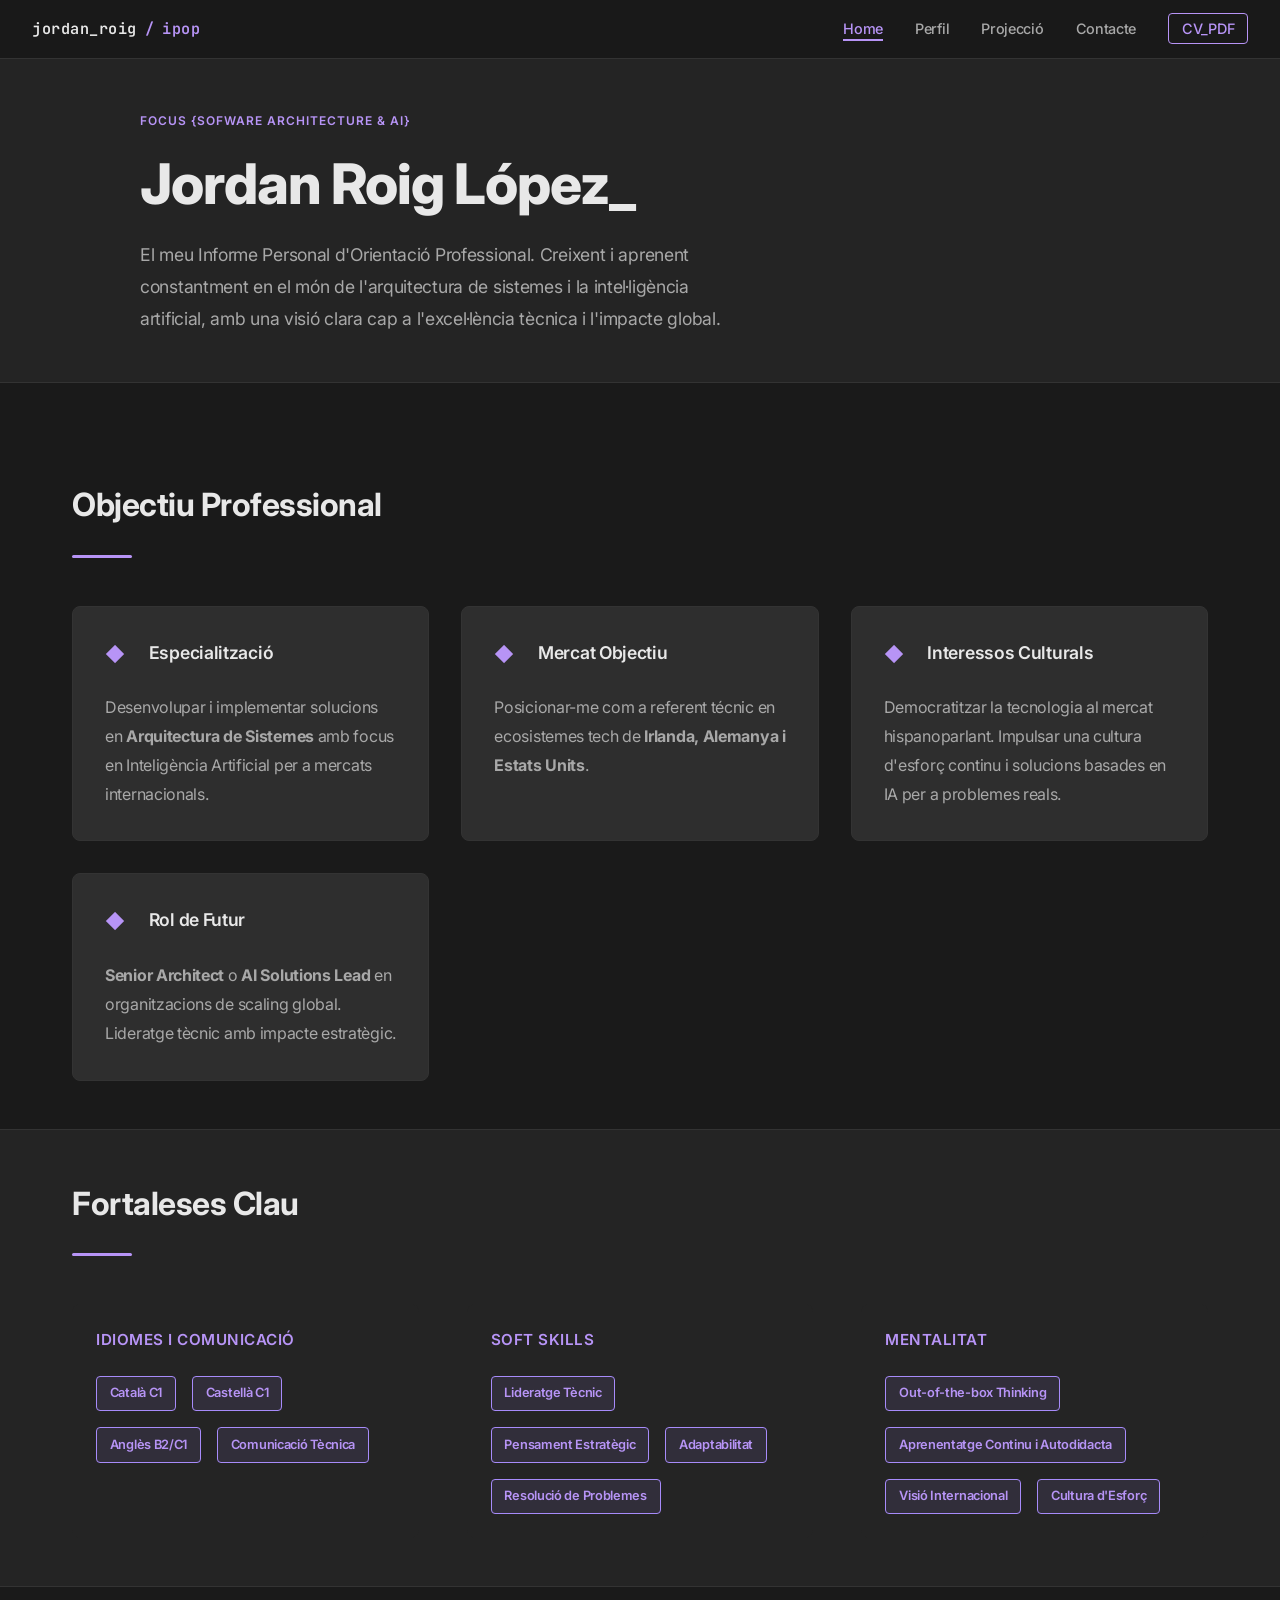
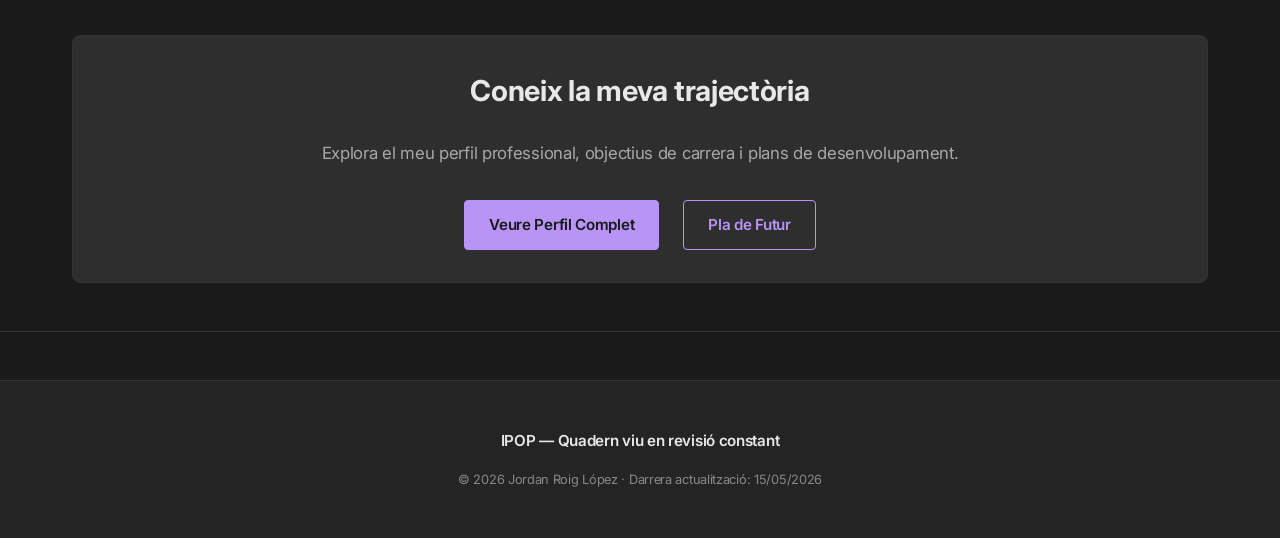
==== index.html @ 01005a33 "Estructura i vista definitives - Estètica JetBrains, info ajustada i perfilada, descarrega PDF CV i " ====
<!DOCTYPE html>
<html lang="ca">
  <head>
    <meta charset="UTF-8" />
    <meta name="viewport" content="width=device-width, initial-scale=1.0" />
    <title>Jordan Roig López — Arquitectura de Sistemes & IA</title>
    <link rel="preconnect" href="https://fonts.googleapis.com" />
    <link rel="preconnect" href="https://fonts.gstatic.com" crossorigin />
    <link
      href="https://fonts.googleapis.com/css2?family=Inter:wght@400;500;600;700;800&family=JetBrains+Mono:wght@400;600&display=swap"
      rel="stylesheet"
    />
    <link rel="stylesheet" href="styles.css" />
  </head>
  <body>
    <!-- Navigation Bar -->
    <nav class="navbar">
      <div class="navbar-container">
        <div class="navbar-brand">
          <span class="brand-text">jordan_roig</span>
          <span class="brand-slash">/</span>
          <span class="brand-context">ipop</span>
        </div>
        <ul class="nav-menu">
          <li><a href="index.html" class="nav-link active">Home</a></li>
          <li><a href="perfil.html" class="nav-link">Perfil</a></li>
          <li><a href="projeccio.html" class="nav-link">Projecció</a></li>
          <li><a href="contacte.html" class="nav-link">Contacte</a></li>
          <li>
            <a href="./assets/cv.pdf" class="nav-link nav-cv" download>
              CV_PDF
            </a>
          </li>
        </ul>
      </div>
    </nav>

    <main class="main-content">
      <!-- Hero Section -->
      <section class="hero">
        <div class="hero-container">
          <div class="hero-label">Focus {Sofware Architecture & AI}</div>
          <h1 class="hero-title">Jordan Roig López_</h1>
          <p class="hero-subtitle">
            El meu Informe Personal d'Orientació Professional. Creixent i aprenent constantment en el món de l'arquitectura de sistemes i la intel·ligència artificial, amb una visió clara cap a l'excel·lència tècnica i l'impacte global.
          </p>
        </div>
      </section>

      <!-- Objectiu Professional -->
      <section class="section">
        <div class="section-container">
          <div class="section-header">
            <h2 class="section-title">Objectiu Professional</h2>
            <div class="section-accent"></div>
          </div>

          <div class="grid-2">
            <div class="card">
              <div class="card-header">
                <span class="card-icon">◆</span>
                <h3>Especialització</h3>
              </div>
              <p>
                Desenvolupar i implementar solucions en <strong>Arquitectura de Sistemes</strong> amb focus en Inteligència Artificial per a mercats internacionals.
              </p>
            </div>

            <div class="card">
              <div class="card-header">
                <span class="card-icon">◆</span>
                <h3>Mercat Objectiu</h3>
              </div>
              <p>
                Posicionar-me com a referent técnic en ecosistemes tech de <strong>Irlanda, Alemanya i Estats Units</strong>.
              </p>
            </div>

            <div class="card">
              <div class="card-header">
                <span class="card-icon">◆</span>
                <h3>Interessos Culturals</h3>
              </div>
              <p>
                Democratitzar la tecnologia al mercat hispanoparlant. Impulsar una cultura d'esforç continu i solucions basades en IA per a problemes reals.
              </p>
            </div>

            <div class="card">
              <div class="card-header">
                <span class="card-icon">◆</span>
                <h3>Rol de Futur</h3>
              </div>
              <p>
                <strong>Senior Architect</strong> o <strong>AI Solutions Lead</strong> en organitzacions de scaling global. Lideratge tècnic amb impacte estratègic.
              </p>
            </div>
          </div>
        </div>
      </section>

      <!-- Valors i Competencies -->
      <section class="section section-alternate">
        <div class="section-container">
          <div class="section-header">
            <h2 class="section-title">Fortaleses Clau</h2>
            <div class="section-accent"></div>
          </div>

          <div class="competencies">
            <div class="competency-group">
              <h3 class="competency-title">Idiomes i Comunicació</h3>
              <div class="competency-list">
                <span class="badge">Català C1</span>
                <span class="badge">Castellà C1</span>
                <span class="badge">Anglès B2/C1</span>
                <span class="badge">Comunicació Tècnica</span>
              </div>
            </div>

            <div class="competency-group">
              <h3 class="competency-title">Soft Skills</h3>
              <div class="competency-list">
                <span class="badge">Lideratge Tècnic</span>
                <span class="badge">Pensament Estratègic</span>
                <span class="badge">Adaptabilitat</span>
                <span class="badge">Resolució de Problemes</span>
              </div>
            </div>

            <div class="competency-group">
              <h3 class="competency-title">Mentalitat</h3>
              <div class="competency-list">
                <span class="badge">Out-of-the-box Thinking</span>
                <span class="badge">Aprenentatge Continu i Autodidacta</span>
                <span class="badge">Visió Internacional</span>
                <span class="badge">Cultura d'Esforç</span>
              </div>
            </div>
          </div>
        </div>
      </section>

      <!-- Call to Action -->
      <section class="section">
        <div class="section-container">
          <div class="cta">
            <h2>Coneix la meva trajectòria</h2>
            <p>Explora el meu perfil professional, objectius de carrera i plans de desenvolupament.</p>
            <div class="cta-buttons">
              <a href="perfil.html" class="btn btn-primary">Veure Perfil Complet</a>
              <a href="projeccio.html" class="btn btn-secondary">Pla de Futur</a>
            </div>
          </div>
        </div>
      </section>
    </main>

    <!-- Footer -->
    <footer class="footer">
      <div class="footer-container">
        <p class="footer-text">IPOP — Quadern viu en revisió constant</p>
        <p class="footer-meta">© 2026 Jordan Roig López · Darrera actualització: 15/05/2026</p>
      </div>
    </footer>

    <script src="script.js"></script>
  </body>
</html>
---- styles.css ----
/* ==========================================
   IPOP — Professional Portfolio
   Modern IDE / JetBrains Aesthetic
   ========================================== */

:root {
  /* Colors */
  --color-bg-primary: #1a1a1a;
  --color-bg-secondary: #242424;
  --color-bg-tertiary: #2e2e2e;
  --color-text-primary: #e8e8e8;
  --color-text-secondary: #a8a8a8;
  --color-text-tertiary: #888888;
  --color-accent-primary: #b794f6;
  --color-accent-secondary: #a78bfa;
  --color-accent-tertiary: #9370db;
  --color-border: #333333;

  /* Typography */
  --font-sans: 'Inter', -apple-system, BlinkMacSystemFont, 'Segoe UI', sans-serif;
  --font-mono: 'JetBrains Mono', 'Fira Code', monospace;

  /* Spacing */
  --spacing-xs: 0.5rem;
  --spacing-sm: 1rem;
  --spacing-md: 1.5rem;
  --spacing-lg: 2rem;
  --spacing-xl: 3rem;

  /* Border Radius */
  --radius-sm: 4px;
  --radius-md: 8px;

  /* Transitions */
  --transition-fast: 200ms ease-out;
  --transition-normal: 300ms ease-out;
}

/* ==========================================
   RESET & GLOBAL
   ========================================== */

*,
*::before,
*::after {
  margin: 0;
  padding: 0;
  box-sizing: border-box;
}

html {
  scroll-behavior: smooth;
}

body {
  font-family: var(--font-sans);
  background-color: var(--color-bg-primary);
  color: var(--color-text-primary);
  line-height: 1.6;
  letter-spacing: -0.3px;
}

/* Remove default link styling */
a {
  color: inherit;
  text-decoration: none;
}

/* ==========================================
   NAVBAR / NAVIGATION
   ========================================== */

.navbar {
  position: sticky;
  top: 0;
  z-index: 1000;
  background-color: rgba(26, 26, 26, 0.95);
  backdrop-filter: blur(10px);
  border-bottom: 1px solid var(--color-border);
  padding: var(--spacing-sm) 0;
}

.navbar-container {
  max-width: 1400px;
  margin: 0 auto;
  padding: 0 var(--spacing-lg);
  display: flex;
  justify-content: space-between;
  align-items: center;
}

.navbar-brand {
  display: flex;
  align-items: center;
  gap: var(--spacing-xs);
  font-size: 0.95rem;
  font-weight: 600;
  font-family: var(--font-mono);
  letter-spacing: 0.5px;
}

.brand-text {
  color: var(--color-text-primary);
}

.brand-slash {
  color: var(--color-accent-primary);
}

.brand-context {
  color: var(--color-accent-primary);
}

.nav-menu {
  display: flex;
  list-style: none;
  gap: var(--spacing-lg);
  align-items: center;
}

.nav-link {
  position: relative;
  font-size: 0.9rem;
  font-weight: 500;
  color: var(--color-text-secondary);
  transition: color var(--transition-fast);
  cursor: pointer;
}

.nav-link:hover,
.nav-link.active {
  color: var(--color-accent-primary);
}

.nav-link::after {
  content: '';
  position: absolute;
  bottom: -4px;
  left: 0;
  width: 0;
  height: 2px;
  background-color: var(--color-accent-primary);
  transition: width var(--transition-fast);
}

.nav-link:hover::after,
.nav-link.active::after {
  width: 100%;
}

.nav-cv {
  padding: 0.4rem 0.8rem;
  border: 1px solid var(--color-accent-primary);
  border-radius: var(--radius-sm);
  color: var(--color-accent-primary);
}

.nav-cv:hover {
  background-color: rgba(183, 148, 246, 0.1);
}

/* Responsive Navbar */
@media (max-width: 768px) {
  .navbar-container {
    gap: var(--spacing-md);
    padding: 0 var(--spacing-md);
  }

  .nav-menu {
    gap: var(--spacing-md);
  }

  .nav-link {
    font-size: 0.85rem;
  }
}

/* ==========================================
   HERO SECTION
   ========================================== */

.hero {
  background-color: var(--color-bg-secondary);
  border-bottom: 1px solid var(--color-border);
  padding: var(--spacing-xl) var(--spacing-lg);
  margin-bottom: var(--spacing-xl);
}

.hero-container {
  max-width: 1000px;
  margin: 0 auto;
}

.hero-label {
  display: inline-block;
  font-size: 0.75rem;
  font-weight: 600;
  letter-spacing: 1px;
  color: var(--color-accent-primary);
  text-transform: uppercase;
  margin-bottom: var(--spacing-md);
}

.hero-title {
  font-size: 3.5rem;
  font-weight: 800;
  line-height: 1.1;
  color: var(--color-text-primary);
  margin-bottom: var(--spacing-md);
  letter-spacing: -1px;
}

.hero-subtitle {
  font-size: 1.1rem;
  color: var(--color-text-secondary);
  line-height: 1.8;
  max-width: 600px;
}

/* Responsive Hero */
@media (max-width: 768px) {
  .hero {
    padding: var(--spacing-lg) var(--spacing-md);
    margin-bottom: var(--spacing-lg);
  }

  .hero-title {
    font-size: 2rem;
  }

  .hero-subtitle {
    font-size: 1rem;
  }
}

/* ==========================================
   MAIN CONTAINER
   ========================================== */

.main-content {
  flex: 1;
}

.section-container {
  max-width: 1200px;
  margin: 0 auto;
  padding: 0 var(--spacing-lg);
}

/* ==========================================
   SECTIONS
   ========================================== */

.section {
  padding: var(--spacing-xl) var(--spacing-lg);
  border-bottom: 1px solid var(--color-border);
}

.section-alternate {
  background-color: var(--color-bg-secondary);
}

.section-header {
  margin-bottom: var(--spacing-xl);
}

.section-title {
  font-size: 2rem;
  font-weight: 700;
  color: var(--color-text-primary);
  margin-bottom: var(--spacing-md);
  letter-spacing: -0.5px;
}

.section-accent {
  width: 60px;
  height: 3px;
  background-color: var(--color-accent-primary);
  border-radius: 2px;
}

/* ==========================================
   GRID LAYOUTS
   ========================================== */

.grid-2 {
  display: grid;
  grid-template-columns: repeat(auto-fit, minmax(300px, 1fr));
  gap: var(--spacing-lg);
  margin-top: var(--spacing-lg);
}

.grid-3 {
  display: grid;
  grid-template-columns: repeat(auto-fit, minmax(280px, 1fr));
  gap: var(--spacing-lg);
  margin-top: var(--spacing-lg);
}

/* ==========================================
   CARDS
   ========================================== */

.card {
  padding: var(--spacing-lg);
  background-color: var(--color-bg-tertiary);
  border: 1px solid var(--color-border);
  border-radius: var(--radius-md);
  transition: all var(--transition-normal);
}

.card:hover {
  border-color: var(--color-accent-secondary);
  background-color: rgba(167, 139, 250, 0.05);
}

.card-header {
  display: flex;
  align-items: flex-start;
  gap: var(--spacing-md);
  margin-bottom: var(--spacing-md);
}

.card-icon {
  font-size: 1.2rem;
  color: var(--color-accent-primary);
  flex-shrink: 0;
}

.card-header h3 {
  font-size: 1.1rem;
  font-weight: 600;
  color: var(--color-text-primary);
}

.card p {
  color: var(--color-text-secondary);
  line-height: 1.8;
}

/* ==========================================
   COMPETENCIES
   ========================================== */

.competencies {
  display: grid;
  grid-template-columns: repeat(auto-fit, minmax(250px, 1fr));
  gap: var(--spacing-xl);
  margin-top: var(--spacing-lg);
}

.competency-group {
  padding: var(--spacing-md);
  background-color: var(--color-bg-secondary);
  border-radius: var(--radius-md);
}

.competency-title {
  font-size: 0.95rem;
  font-weight: 600;
  color: var(--color-accent-primary);
  text-transform: uppercase;
  letter-spacing: 0.5px;
  margin-bottom: var(--spacing-md);
}

.competency-list {
  display: flex;
  flex-wrap: wrap;
  gap: var(--spacing-sm);
}

/* ==========================================
   BADGES & SKILLS
   ========================================== */

.badge,
.skill-badge,
.company-tag {
  display: inline-block;
  padding: 0.4rem 0.8rem;
  font-size: 0.8rem;
  font-weight: 600;
  background-color: rgba(167, 139, 250, 0.1);
  border: 1px solid var(--color-accent-secondary);
  color: var(--color-accent-primary);
  border-radius: var(--radius-sm);
  white-space: nowrap;
}

.skills-inline {
  display: flex;
  flex-wrap: wrap;
  gap: var(--spacing-sm);
  margin-top: var(--spacing-md);
}

/* ==========================================
   TIMELINE
   ========================================== */

.timeline {
  position: relative;
  margin-top: var(--spacing-lg);
}

.timeline-item {
  display: grid;
  grid-template-columns: 60px 1fr;
  gap: var(--spacing-lg);
  margin-bottom: var(--spacing-xl);
  padding-bottom: var(--spacing-xl);
  border-bottom: 1px solid var(--color-border);
}

.timeline-item:last-child {
  border-bottom: none;
  margin-bottom: 0;
  padding-bottom: 0;
}

.timeline-marker {
  display: flex;
  justify-content: center;
  align-items: flex-start;
  padding-top: var(--spacing-sm);
}

.timeline-icon {
  font-size: 1.5rem;
  color: var(--color-accent-primary);
}

.timeline-content {
  padding-top: var(--spacing-sm);
}

.timeline-header {
  margin-bottom: var(--spacing-md);
}

.timeline-header h3 {
  font-size: 1.1rem;
  font-weight: 600;
  color: var(--color-text-primary);
  margin-bottom: var(--spacing-xs);
}

.timeline-meta {
  display: block;
  font-size: 0.85rem;
  color: var(--color-accent-primary);
  font-weight: 500;
}

.timeline-content p {
  color: var(--color-text-secondary);
  line-height: 1.8;
  margin-bottom: var(--spacing-md);
}

/* Experience Highlights */
.experience-highlights {
  margin-top: var(--spacing-md);
  padding: var(--spacing-md);
  background-color: rgba(167, 139, 250, 0.05);
  border-left: 3px solid var(--color-accent-primary);
  border-radius: var(--radius-sm);
}

.experience-highlights h4 {
  font-size: 0.9rem;
  font-weight: 600;
  color: var(--color-accent-primary);
  margin-bottom: var(--spacing-sm);
}

.experience-highlights ul {
  list-style: none;
  padding: 0;
}

.experience-highlights li {
  font-size: 0.9rem;
  color: var(--color-text-secondary);
  line-height: 1.6;
  padding-left: 1.5rem;
  position: relative;
  margin-bottom: var(--spacing-xs);
}

.experience-highlights li::before {
  content: '▸';
  position: absolute;
  left: 0;
  color: var(--color-accent-secondary);
}

/* ==========================================
   TECHNOLOGY CARDS
   ========================================== */

.tech-category {
  padding: var(--spacing-lg);
  background-color: var(--color-bg-tertiary);
  border: 1px solid var(--color-border);
  border-radius: var(--radius-md);
}

.tech-category h3 {
  font-size: 1rem;
  font-weight: 600;
  color: var(--color-accent-primary);
  margin-bottom: var(--spacing-md);
  text-transform: uppercase;
  letter-spacing: 0.5px;
}

.tech-list {
  display: flex;
  flex-direction: column;
  gap: var(--spacing-sm);
}

.tech-item {
  display: flex;
  justify-content: space-between;
  align-items: center;
  padding: var(--spacing-sm);
  background-color: rgba(167, 139, 250, 0.05);
  border-radius: var(--radius-sm);
}

.tech-name {
  font-weight: 500;
  color: var(--color-text-primary);
}

.tech-level {
  font-size: 0.8rem;
  color: var(--color-accent-primary);
  font-weight: 600;
}

/* ==========================================
   ROADMAP
   ========================================== */

.roadmap {
  display: grid;
  grid-template-columns: repeat(auto-fit, minmax(280px, 1fr));
  gap: var(--spacing-lg);
  margin-top: var(--spacing-lg);
}

.roadmap-phase {
  padding: var(--spacing-lg);
  background-color: var(--color-bg-tertiary);
  border: 1px solid var(--color-border);
  border-radius: var(--radius-md);
}

.roadmap-phase-header {
  display: flex;
  justify-content: space-between;
  align-items: flex-start;
  margin-bottom: var(--spacing-md);
  padding-bottom: var(--spacing-md);
  border-bottom: 2px solid var(--color-accent-primary);
}

.roadmap-phase-header h3 {
  font-size: 1rem;
  font-weight: 600;
  color: var(--color-text-primary);
}

.roadmap-duration {
  font-size: 0.75rem;
  font-weight: 600;
  color: var(--color-accent-primary);
  text-transform: uppercase;
  letter-spacing: 0.5px;
}

.roadmap-list {
  list-style: none;
  padding: 0;
}

.roadmap-list li {
  font-size: 0.9rem;
  color: var(--color-text-secondary);
  line-height: 1.8;
  padding-left: 1.5rem;
  position: relative;
  margin-bottom: var(--spacing-sm);
}

.roadmap-list li::before {
  content: '▪';
  position: absolute;
  left: 0;
  color: var(--color-accent-secondary);
}

.roadmap-list strong {
  color: var(--color-text-primary);
}

/* ==========================================
   MILESTONE
   ========================================== */

.milestone {
  display: grid;
  grid-template-columns: 150px 1fr;
  gap: var(--spacing-lg);
  padding: var(--spacing-lg);
  background-color: var(--color-bg-tertiary);
  border: 1px solid var(--color-border);
  border-radius: var(--radius-md);
  margin-top: var(--spacing-lg);
}

.milestone-year {
  font-size: 1.2rem;
  font-weight: 700;
  color: var(--color-accent-primary);
  padding-top: var(--spacing-sm);
}

.milestone-content h3 {
  font-size: 1.2rem;
  font-weight: 600;
  color: var(--color-text-primary);
  margin-bottom: var(--spacing-sm);
}

.milestone-credential {
  font-size: 0.9rem;
  color: var(--color-accent-primary);
  font-weight: 500;
  margin-bottom: var(--spacing-md);
}

.milestone-content p {
  color: var(--color-text-secondary);
  line-height: 1.8;
  margin-bottom: var(--spacing-md);
}

@media (max-width: 768px) {
  .milestone {
    grid-template-columns: 1fr;
  }

  .milestone-year {
    padding-top: 0;
  }
}

/* ==========================================
   MARKET CARDS
   ========================================== */

.market-card {
  padding: var(--spacing-lg);
  background-color: var(--color-bg-tertiary);
  border: 1px solid var(--color-border);
  border-radius: var(--radius-md);
  transition: all var(--transition-normal);
}

.market-card:hover {
  border-color: var(--color-accent-secondary);
}

.market-header {
  display: flex;
  align-items: center;
  gap: var(--spacing-md);
  margin-bottom: var(--spacing-md);
}

.market-emoji {
  font-size: 2rem;
}

.market-header h3 {
  font-size: 1.1rem;
  font-weight: 600;
  color: var(--color-text-primary);
}

.market-card p {
  color: var(--color-text-secondary);
  line-height: 1.8;
  margin-bottom: var(--spacing-md);
}

.market-companies {
  display: flex;
  flex-wrap: wrap;
  gap: var(--spacing-xs);
}

/* ==========================================
   CERTIFICATION ITEMS
   ========================================== */

.cert-item {
  padding: var(--spacing-lg);
  background-color: var(--color-bg-tertiary);
  border: 1px solid var(--color-border);
  border-radius: var(--radius-md);
}

.cert-item h3 {
  font-size: 1.05rem;
  font-weight: 600;
  color: var(--color-accent-primary);
  margin-bottom: var(--spacing-md);
  text-transform: uppercase;
  letter-spacing: 0.5px;
}

.cert-list {
  list-style: none;
  padding: 0;
}

.cert-list li {
  font-size: 0.95rem;
  color: var(--color-text-secondary);
  line-height: 2;
  padding-left: 1.5rem;
  position: relative;
}

.cert-list li::before {
  content: '◆';
  position: absolute;
  left: 0;
  color: var(--color-accent-secondary);
}

/* ==========================================
   PROJECT CARDS
   ========================================== */

.project-card {
  padding: var(--spacing-lg);
  background-color: var(--color-bg-tertiary);
  border: 1px solid var(--color-border);
  border-radius: var(--radius-md);
  transition: all var(--transition-normal);
}

.project-card:hover {
  border-color: var(--color-accent-secondary);
}

.project-card h3 {
  font-size: 1.1rem;
  font-weight: 600;
  color: var(--color-text-primary);
  margin-bottom: var(--spacing-sm);
}

.project-tech {
  font-size: 0.8rem;
  font-family: var(--font-mono);
  color: var(--color-accent-primary);
  font-weight: 500;
  margin-bottom: var(--spacing-md);
  letter-spacing: 0.5px;
}

.project-card p {
  color: var(--color-text-secondary);
  line-height: 1.8;
}

/* ==========================================
   COLLABORATION CARDS
   ========================================== */

.collab-card {
  padding: var(--spacing-lg);
  background-color: var(--color-bg-tertiary);
  border: 1px solid var(--color-border);
  border-radius: var(--radius-md);
  text-align: center;
  transition: all var(--transition-normal);
}

.collab-card:hover {
  border-color: var(--color-accent-secondary);
}

.collab-icon {
  font-size: 2.5rem;
  margin-bottom: var(--spacing-md);
  display: block;
}

.collab-card h3 {
  font-size: 1.05rem;
  font-weight: 600;
  color: var(--color-text-primary);
  margin-bottom: var(--spacing-sm);
}

.collab-card p {
  color: var(--color-text-secondary);
  line-height: 1.8;
  font-size: 0.95rem;
}

/* ==========================================
   CONTACT SECTION
   ========================================== */

.contact-method {
  padding: var(--spacing-lg);
  background-color: var(--color-bg-tertiary);
  border: 1px solid var(--color-border);
  border-radius: var(--radius-md);
}

.contact-method-header {
  display: flex;
  align-items: center;
  gap: var(--spacing-md);
  margin-bottom: var(--spacing-md);
}

.contact-icon {
  font-size: 1.5rem;
  color: var(--color-accent-primary);
}

.contact-method-header h3 {
  font-size: 1rem;
  font-weight: 600;
  color: var(--color-text-primary);
}

.contact-value {
  font-size: 1.05rem;
  font-weight: 500;
  color: var(--color-text-primary);
  margin-bottom: var(--spacing-sm);
}

.contact-link {
  color: var(--color-accent-primary);
  transition: color var(--transition-fast);
  text-decoration: none;
}

.contact-link:hover {
  color: var(--color-accent-secondary);
  text-decoration: underline;
}

.contact-note {
  font-size: 0.85rem;
  color: var(--color-text-tertiary);
}

.social-links {
  display: flex;
  gap: var(--spacing-sm);
  margin-bottom: var(--spacing-md);
}

.social-link {
  display: inline-block;
  padding: 0.4rem 0.8rem;
  border: 1px solid var(--color-accent-primary);
  color: var(--color-accent-primary);
  border-radius: var(--radius-sm);
  font-size: 0.9rem;
  font-weight: 500;
  transition: all var(--transition-fast);
}

.social-link:hover {
  background-color: rgba(167, 139, 250, 0.1);
}

/* ==========================================
   CONTACT FORM
   ========================================== */

.form-wrapper {
  max-width: 600px;
  margin-top: var(--spacing-lg);
}

.contact-form {
  display: flex;
  flex-direction: column;
  gap: var(--spacing-lg);
}

.form-group {
  display: flex;
  flex-direction: column;
  gap: var(--spacing-sm);
}

.form-label {
  font-size: 0.95rem;
  font-weight: 600;
  color: var(--color-text-primary);
}

.form-input {
  padding: var(--spacing-sm) var(--spacing-md);
  font-family: var(--font-sans);
  font-size: 0.95rem;
  background-color: var(--color-bg-tertiary);
  border: 1px solid var(--color-border);
  color: var(--color-text-primary);
  border-radius: var(--radius-sm);
  transition: border-color var(--transition-fast);
}

.form-input::placeholder {
  color: var(--color-text-tertiary);
}

.form-input:focus {
  outline: none;
  border-color: var(--color-accent-primary);
  box-shadow: 0 0 0 3px rgba(167, 139, 250, 0.1);
}

.form-textarea {
  resize: vertical;
  min-height: 150px;
  font-family: var(--font-sans);
}

.form-actions {
  display: flex;
  flex-direction: column;
  gap: var(--spacing-sm);
}

.form-note {
  font-size: 0.8rem;
  color: var(--color-text-tertiary);
  font-style: italic;
}

/* ==========================================
   PRIVACY NOTICE
   ========================================== */

.privacy-notice {
  padding: var(--spacing-lg);
  background-color: var(--color-bg-tertiary);
  border-left: 4px solid var(--color-accent-primary);
  border-radius: var(--radius-sm);
}

.privacy-notice h3 {
  font-size: 1rem;
  font-weight: 600;
  color: var(--color-accent-primary);
  margin-bottom: var(--spacing-md);
  text-transform: uppercase;
  letter-spacing: 0.5px;
}

.privacy-notice p {
  color: var(--color-text-secondary);
  line-height: 1.8;
  margin-bottom: var(--spacing-md);
}

.privacy-notice p:last-child {
  margin-bottom: 0;
}

/* ==========================================
   CTA / CALL TO ACTION
   ========================================== */

.cta {
  text-align: center;
  padding: var(--spacing-lg);
  background-color: var(--color-bg-tertiary);
  border: 1px solid var(--color-border);
  border-radius: var(--radius-md);
}

.cta h2 {
  font-size: 1.8rem;
  font-weight: 700;
  color: var(--color-text-primary);
  margin-bottom: var(--spacing-md);
}

.cta p {
  font-size: 1.05rem;
  color: var(--color-text-secondary);
  margin-bottom: var(--spacing-lg);
  line-height: 1.8;
}

.cta-buttons {
  display: flex;
  gap: var(--spacing-md);
  justify-content: center;
  flex-wrap: wrap;
}

/* ==========================================
   BUTTONS
   ========================================== */

.btn {
  display: inline-block;
  padding: 0.75rem 1.5rem;
  font-size: 0.95rem;
  font-weight: 600;
  border-radius: var(--radius-sm);
  cursor: pointer;
  transition: all var(--transition-fast);
  text-align: center;
  border: none;
  text-decoration: none;
  font-family: var(--font-sans);
  letter-spacing: -0.3px;
}

.btn-primary {
  background-color: var(--color-accent-primary);
  color: var(--color-bg-primary);
  border: 1px solid var(--color-accent-primary);
}

.btn-primary:hover {
  background-color: var(--color-accent-secondary);
  border-color: var(--color-accent-secondary);
}

.btn-secondary {
  background-color: transparent;
  color: var(--color-accent-primary);
  border: 1px solid var(--color-accent-primary);
}

.btn-secondary:hover {
  background-color: rgba(167, 139, 250, 0.1);
  border-color: var(--color-accent-secondary);
  color: var(--color-accent-secondary);
}

/* ==========================================
   FOOTER
   ========================================== */

.footer {
  background-color: var(--color-bg-secondary);
  border-top: 1px solid var(--color-border);
  padding: var(--spacing-xl) var(--spacing-lg);
  margin-top: var(--spacing-xl);
}

.footer-container {
  max-width: 1200px;
  margin: 0 auto;
  text-align: center;
}

.footer-text {
  font-size: 0.95rem;
  font-weight: 600;
  color: var(--color-text-primary);
  margin-bottom: var(--spacing-sm);
}

.footer-meta {
  font-size: 0.8rem;
  color: var(--color-text-tertiary);
}

/* ==========================================
   UTILITIES
   ========================================== */

.monospace {
  font-family: var(--font-mono);
  font-size: 0.85rem;
  color: var(--color-accent-primary);
  letter-spacing: 0.5px;
}

/* ==========================================
   RESPONSIVE DESIGN
   ========================================== */

@media (max-width: 768px) {
  :root {
    --spacing-xl: 2rem;
    --spacing-lg: 1.5rem;
  }

  .section {
    padding: var(--spacing-lg) var(--spacing-md);
  }

  .hero-title {
    font-size: 2.2rem;
  }

  .section-title {
    font-size: 1.5rem;
  }

  .grid-2,
  .grid-3 {
    grid-template-columns: 1fr;
  }

  .timeline {
    position: relative;
  }

  .timeline-item {
    grid-template-columns: 50px 1fr;
    gap: var(--spacing-md);
  }

  .roadmap {
    grid-template-columns: 1fr;
  }

  .cta-buttons {
    flex-direction: column;
  }

  .btn {
    width: 100%;
  }
}

@media (max-width: 480px) {
  :root {
    --spacing-lg: 1rem;
    --spacing-md: 1rem;
  }

  .navbar {
    padding: var(--spacing-sm) 0;
  }

  .navbar-container {
    flex-direction: column;
    gap: var(--spacing-sm);
    padding: var(--spacing-sm);
  }

  .nav-menu {
    gap: var(--spacing-sm);
    justify-content: center;
    flex-wrap: wrap;
  }

  .nav-link {
    font-size: 0.8rem;
  }

  .hero {
    padding: var(--spacing-lg) var(--spacing-md);
  }

  .hero-title {
    font-size: 1.8rem;
  }

  .hero-subtitle {
    font-size: 0.95rem;
  }

  .section-title {
    font-size: 1.3rem;
  }

  .timeline-item {
    grid-template-columns: 40px 1fr;
    gap: var(--spacing-sm);
  }

  .timeline-icon {
    font-size: 1.2rem;
  }

  .card,
  .tech-category,
  .roadmap-phase,
  .milestone,
  .market-card,
  .project-card,
  .collab-card,
  .contact-method {
    padding: var(--spacing-md);
  }
}
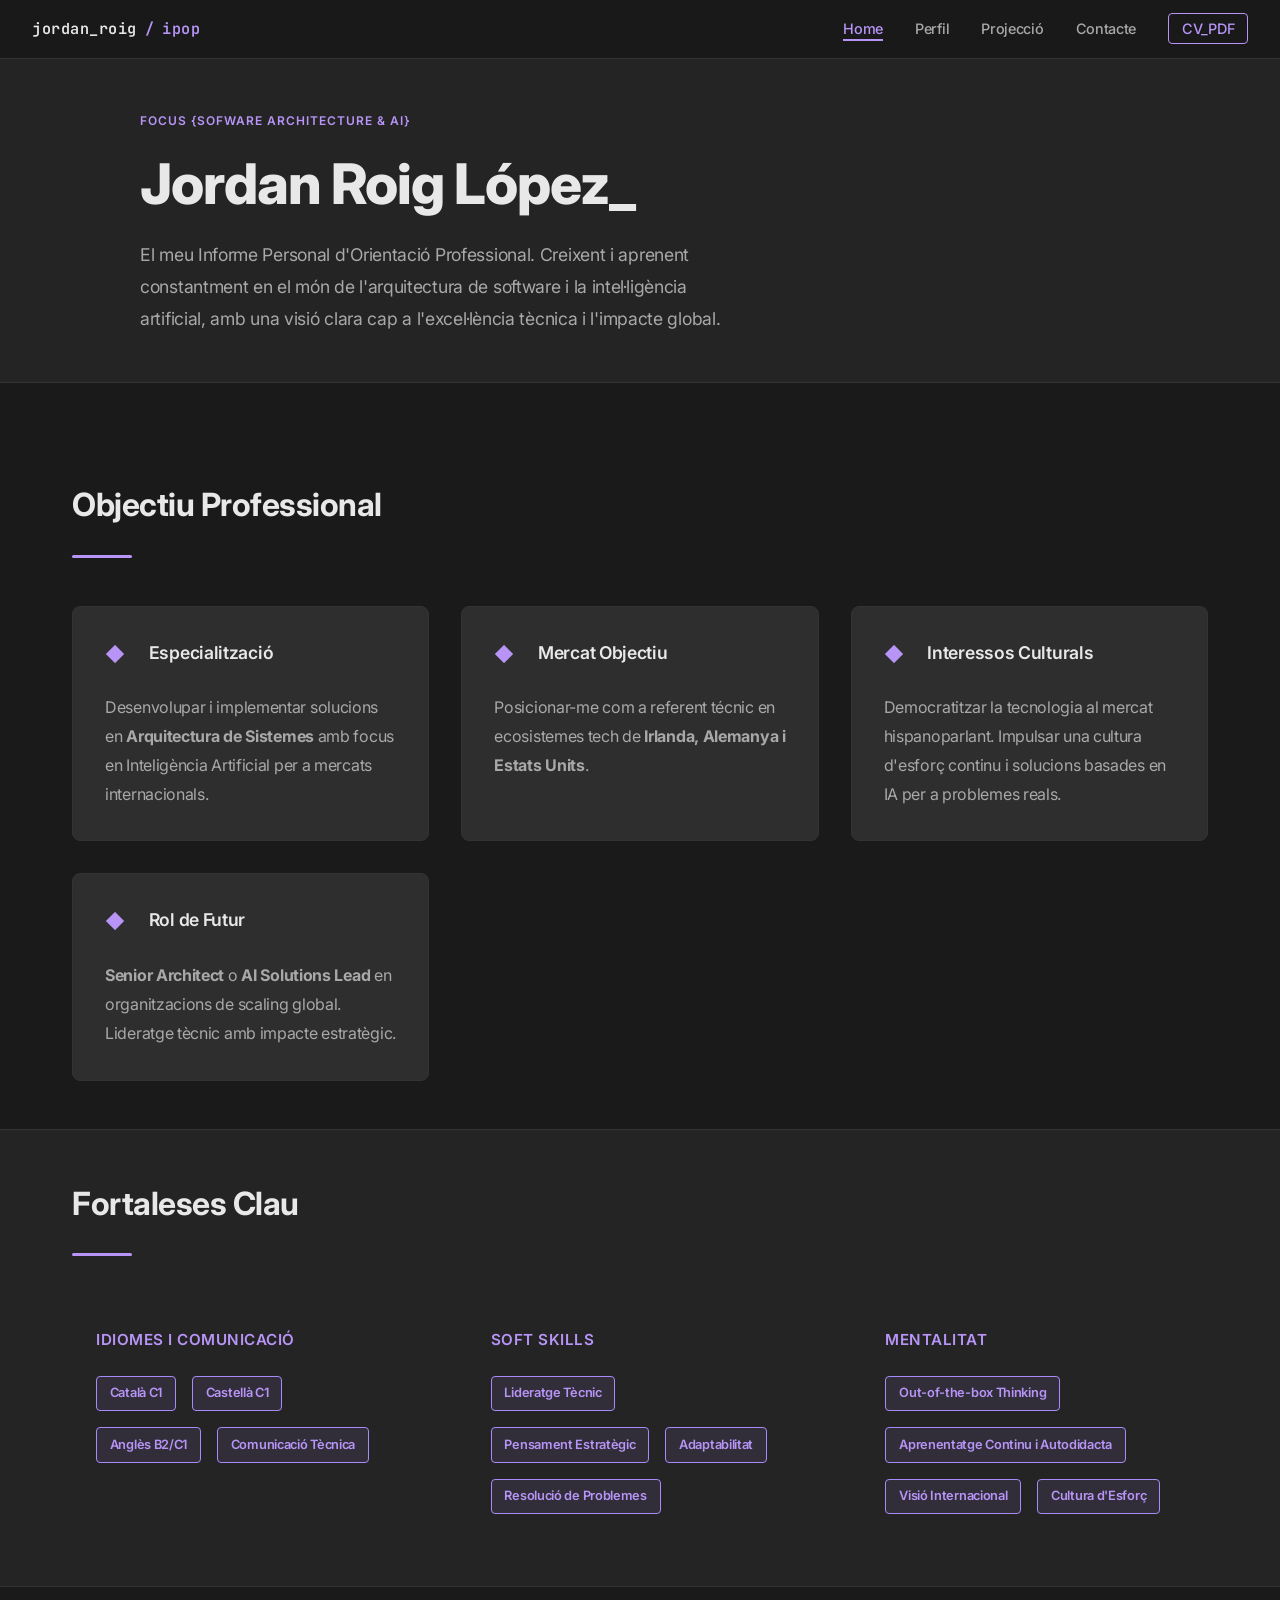
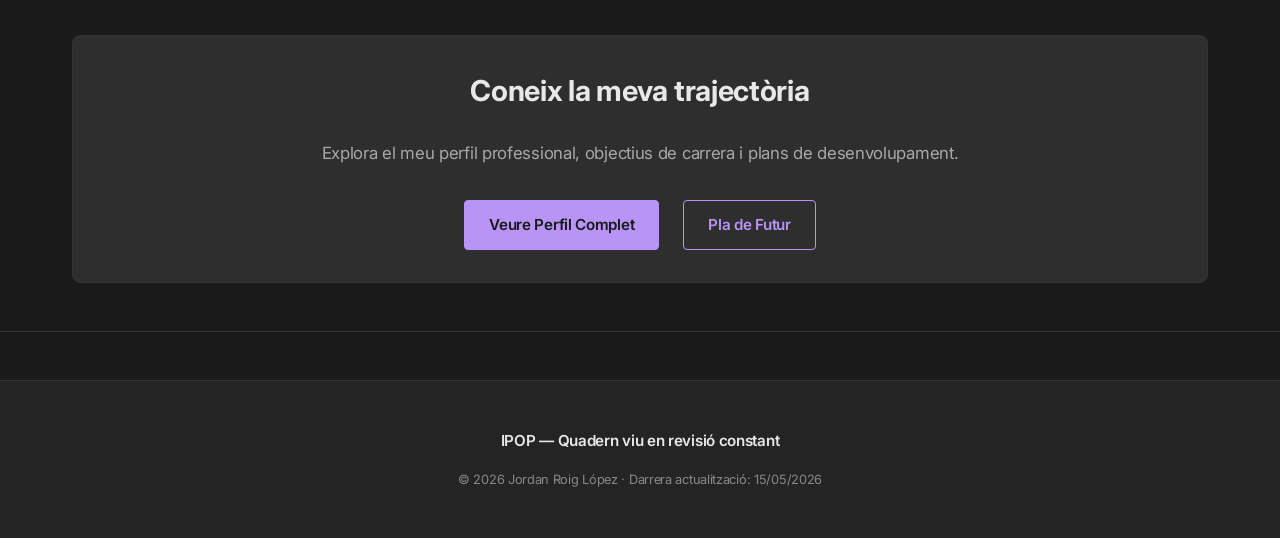
==== commit 3073a8ec: "Paraula corregida" ====
--- a/index.html
+++ b/index.html
@@ -42,7 +42,7 @@
           <div class="hero-label">Focus {Sofware Architecture & AI}</div>
           <h1 class="hero-title">Jordan Roig López_</h1>
           <p class="hero-subtitle">
-            El meu Informe Personal d'Orientació Professional. Creixent i aprenent constantment en el món de l'arquitectura de sistemes i la intel·ligència artificial, amb una visió clara cap a l'excel·lència tècnica i l'impacte global.
+            El meu Informe Personal d'Orientació Professional. Creixent i aprenent constantment en el món de l'arquitectura de software i la intel·ligència artificial, amb una visió clara cap a l'excel·lència tècnica i l'impacte global.
           </p>
         </div>
       </section>
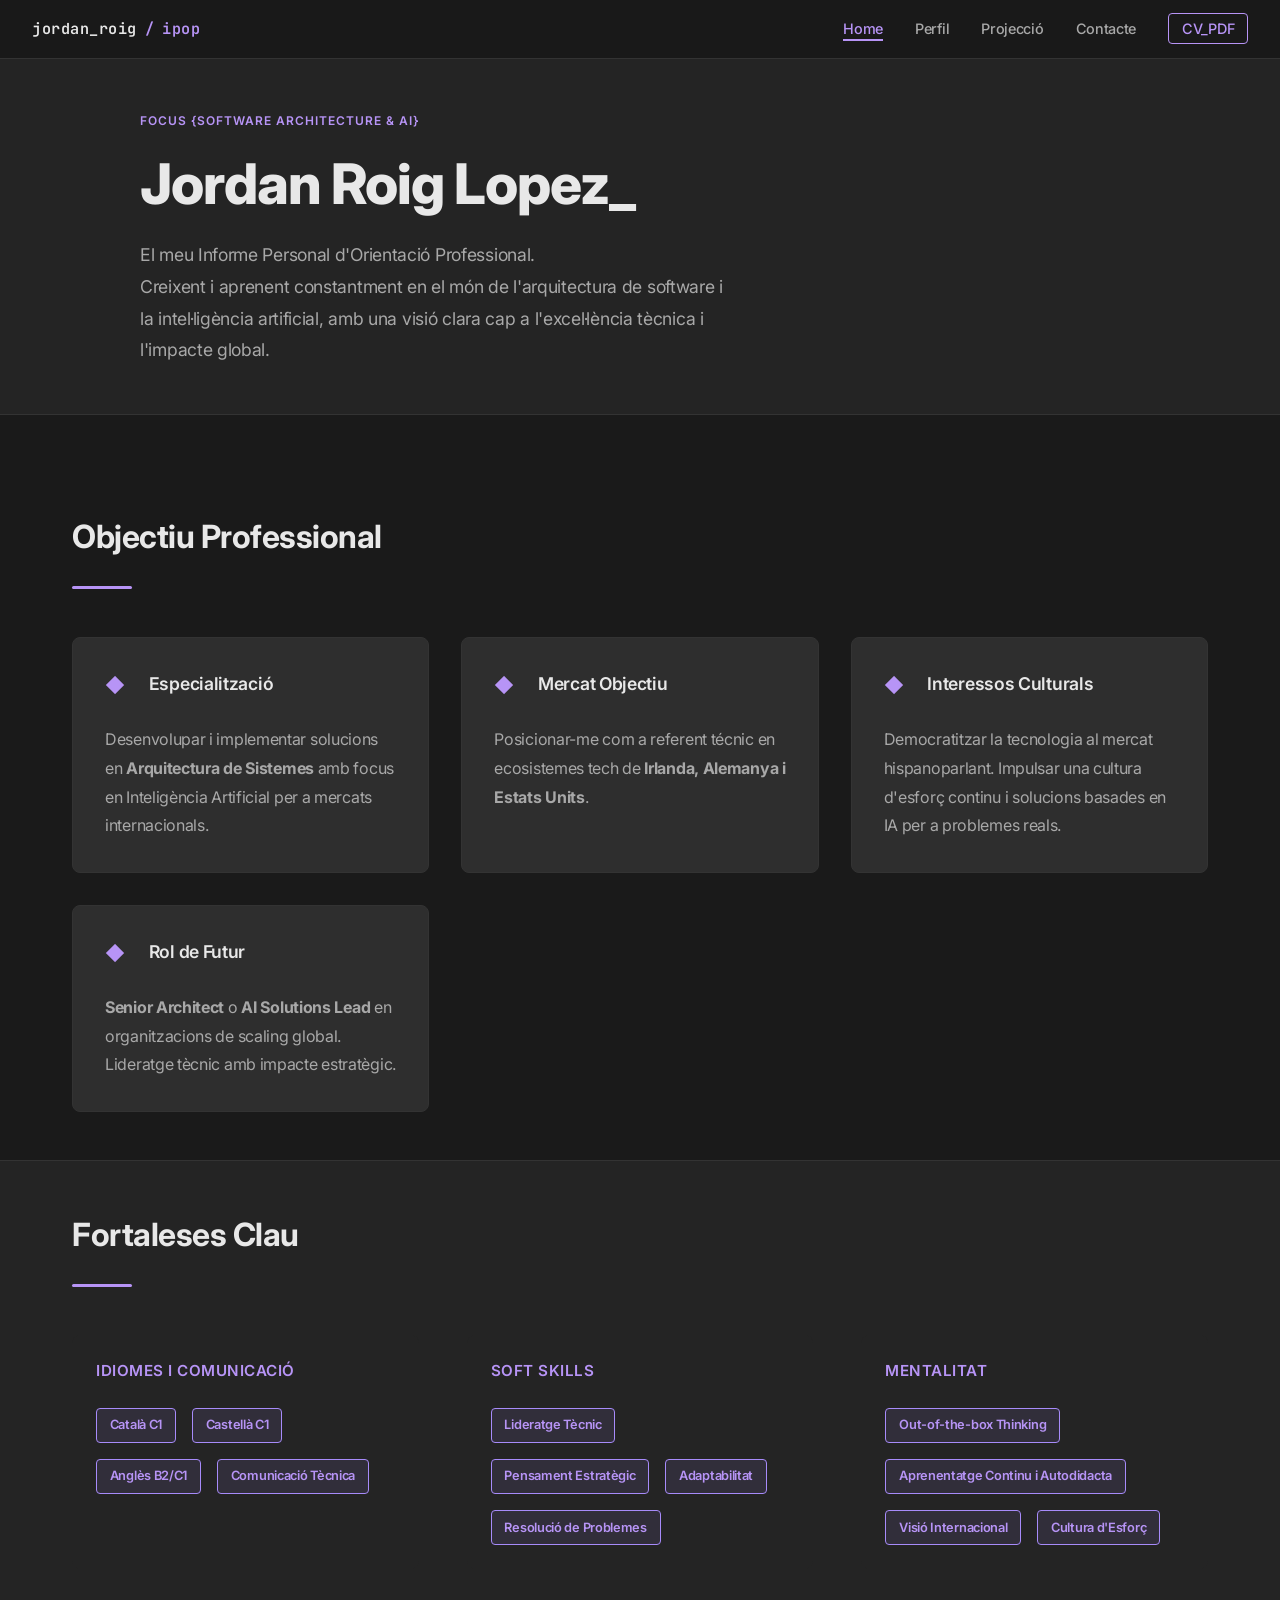
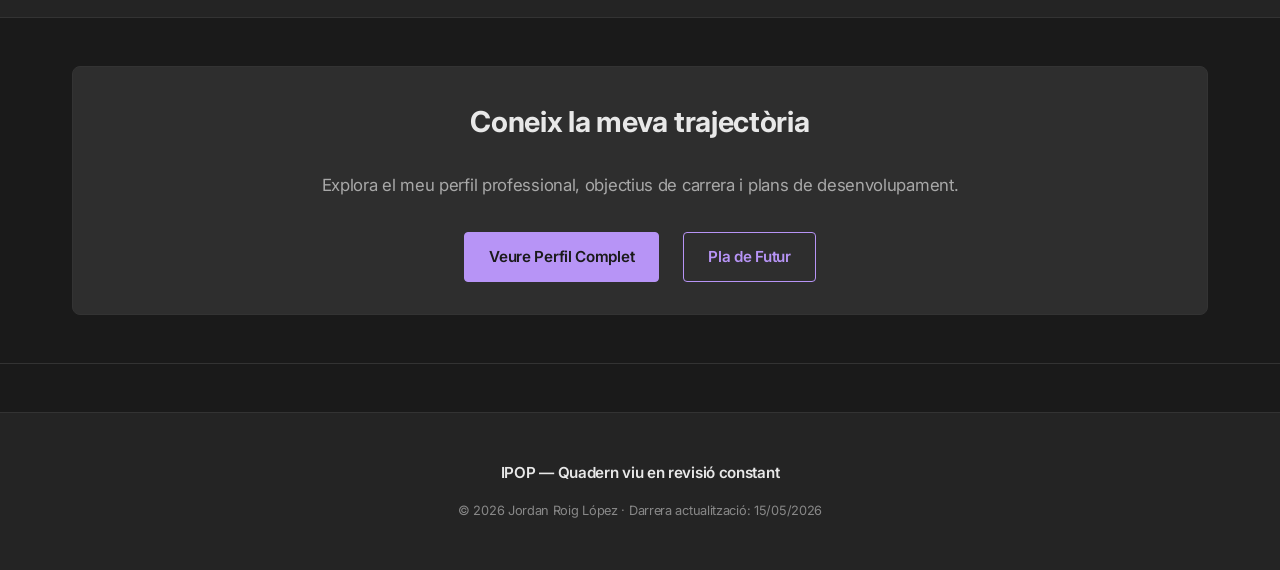
==== commit 4785480c: "Typo corregit i ajuts visual (<br> a HomePage)" ====
--- a/index.html
+++ b/index.html
@@ -39,10 +39,10 @@
       <!-- Hero Section -->
       <section class="hero">
         <div class="hero-container">
-          <div class="hero-label">Focus {Sofware Architecture & AI}</div>
-          <h1 class="hero-title">Jordan Roig López_</h1>
+          <div class="hero-label">Focus {Software Architecture & AI}</div>
+          <h1 class="hero-title">Jordan Roig Lopez_</h1>
           <p class="hero-subtitle">
-            El meu Informe Personal d'Orientació Professional. Creixent i aprenent constantment en el món de l'arquitectura de software i la intel·ligència artificial, amb una visió clara cap a l'excel·lència tècnica i l'impacte global.
+            El meu Informe Personal d'Orientació Professional. <br>Creixent i aprenent constantment en el món de l'arquitectura de software i la intel·ligència artificial, amb una visió clara cap a l'excel·lència tècnica i l'impacte global.
           </p>
         </div>
       </section>
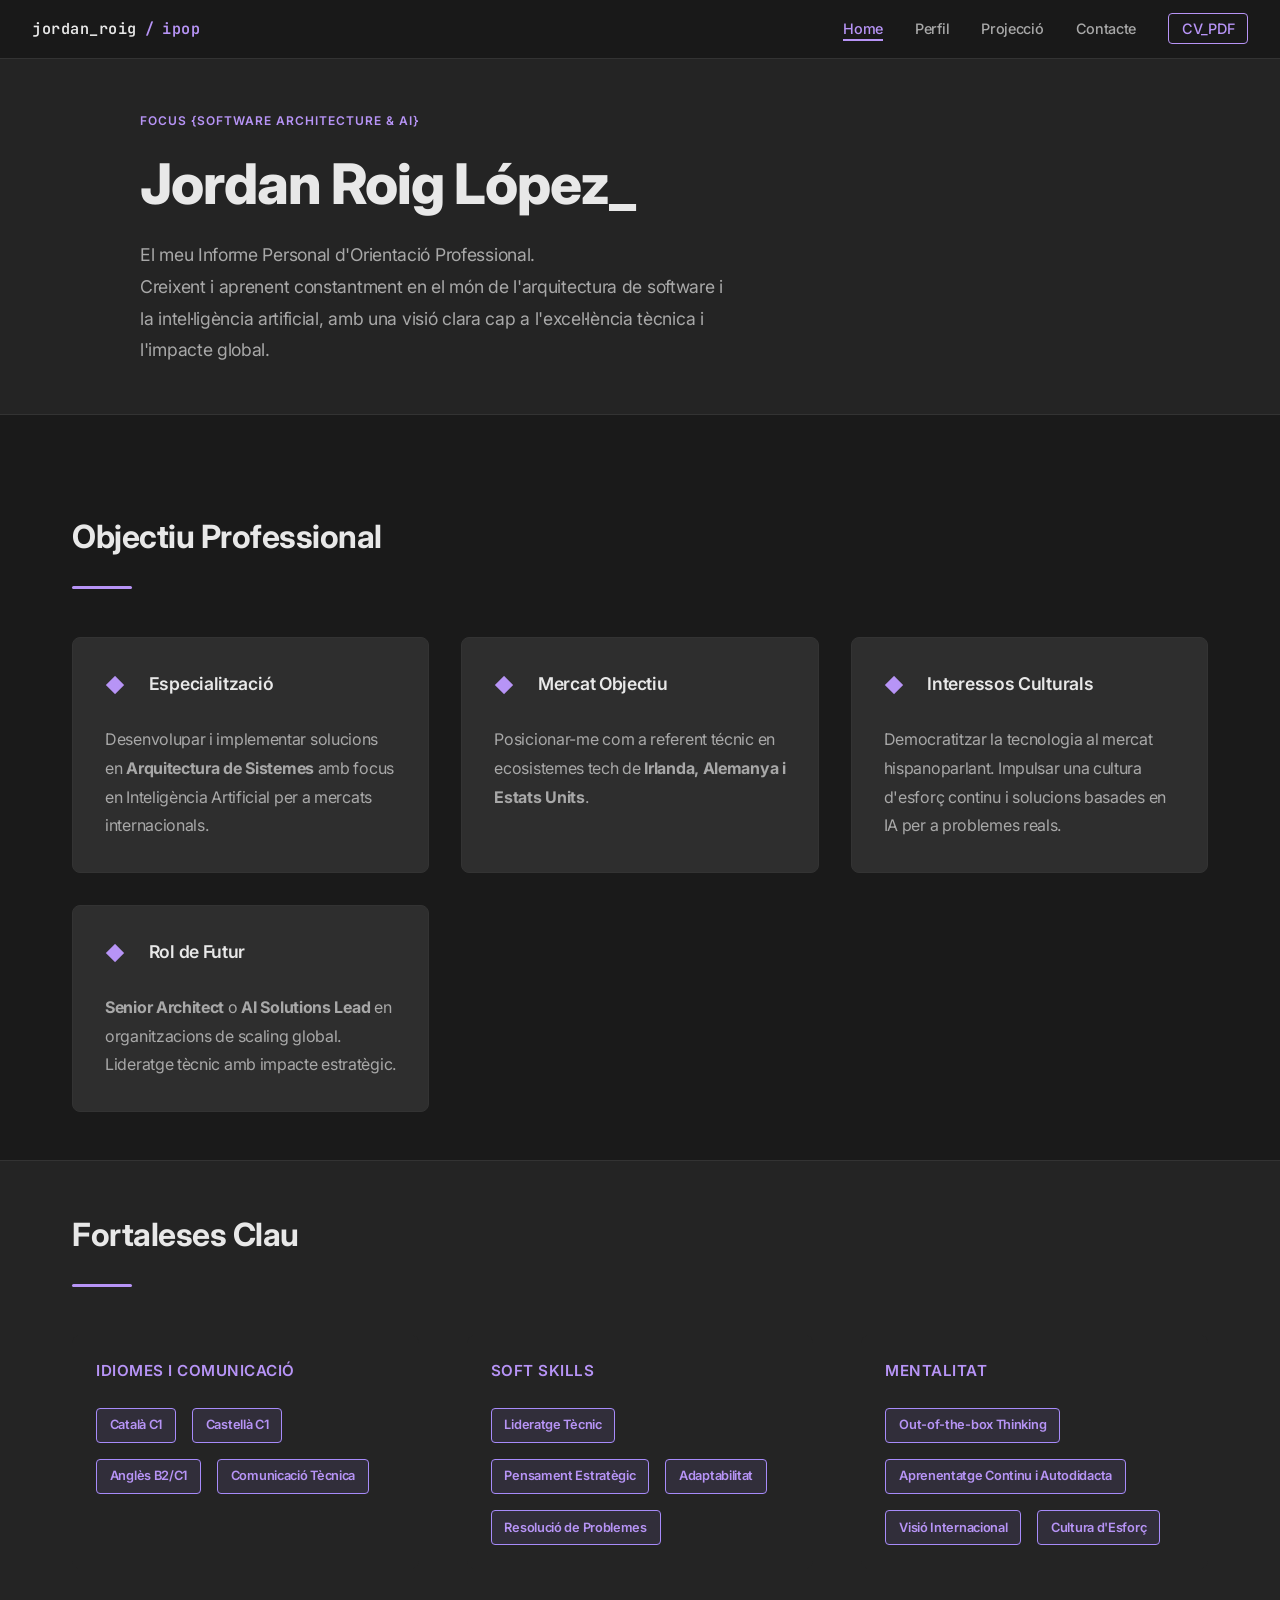
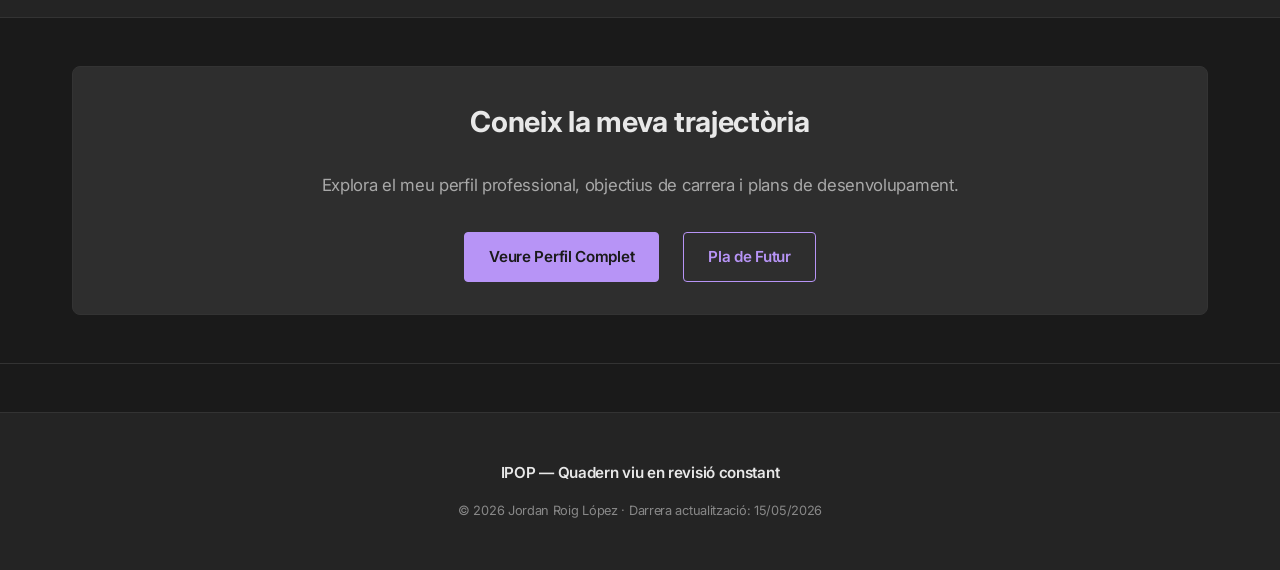
==== commit a8db5403: "Tilde  a "López" <" ====
--- a/index.html
+++ b/index.html
@@ -40,7 +40,7 @@
       <section class="hero">
         <div class="hero-container">
           <div class="hero-label">Focus {Software Architecture & AI}</div>
-          <h1 class="hero-title">Jordan Roig Lopez_</h1>
+          <h1 class="hero-title">Jordan Roig López_</h1>
           <p class="hero-subtitle">
             El meu Informe Personal d'Orientació Professional. <br>Creixent i aprenent constantment en el món de l'arquitectura de software i la intel·ligència artificial, amb una visió clara cap a l'excel·lència tècnica i l'impacte global.
           </p>
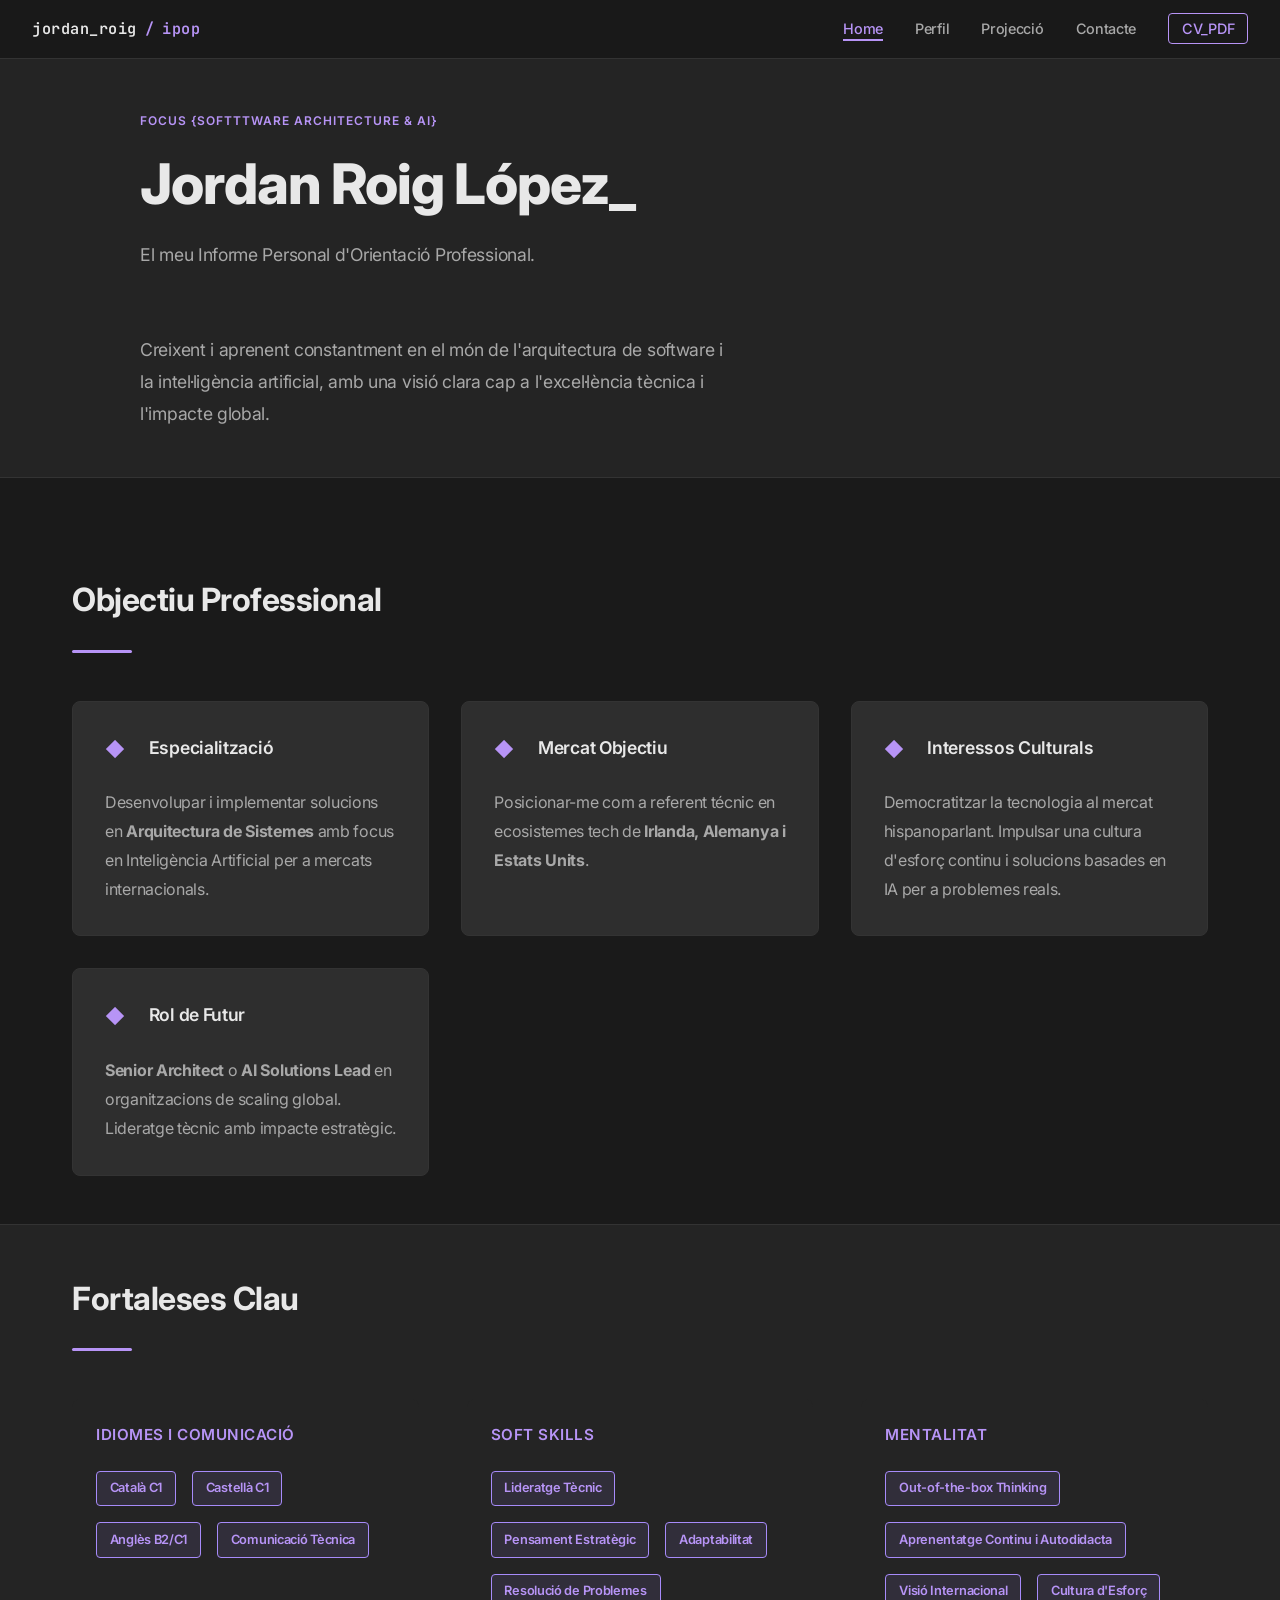
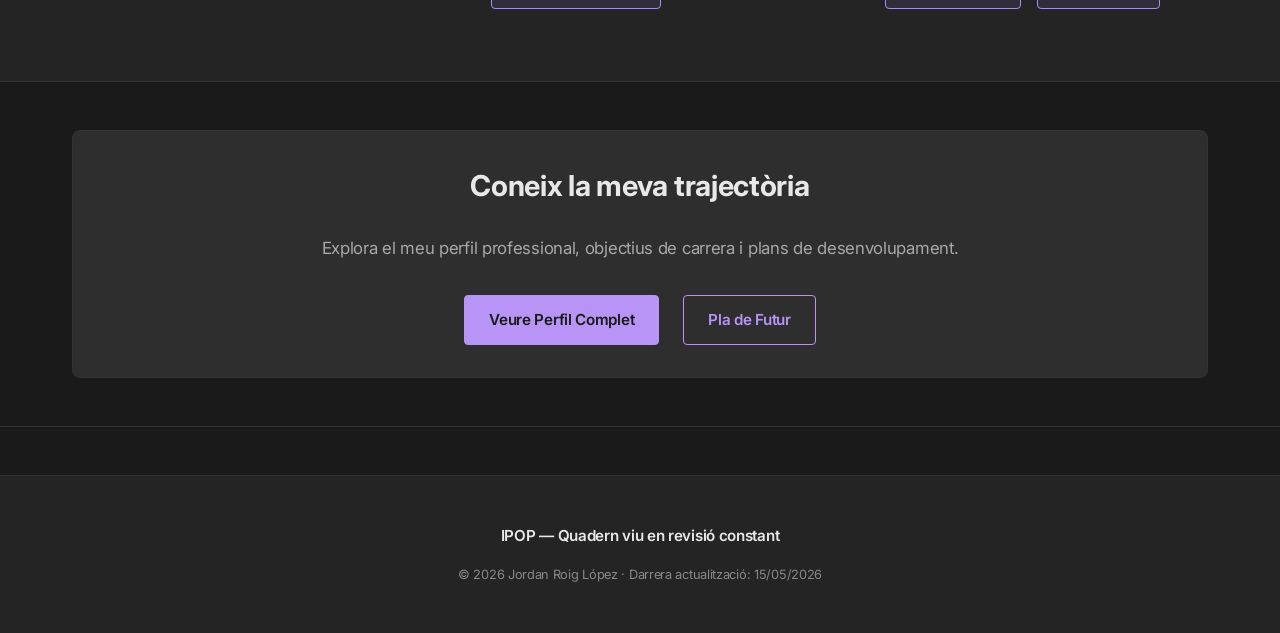
==== commit 34cf8a94: "No es fan canvis del typo" ====
--- a/index.html
+++ b/index.html
@@ -39,10 +39,10 @@
       <!-- Hero Section -->
       <section class="hero">
         <div class="hero-container">
-          <div class="hero-label">Focus {Software Architecture & AI}</div>
+          <div class="hero-label">Focus {Softttware Architecture & AI}</div> 
           <h1 class="hero-title">Jordan Roig López_</h1>
           <p class="hero-subtitle">
-            El meu Informe Personal d'Orientació Professional. <br>Creixent i aprenent constantment en el món de l'arquitectura de software i la intel·ligència artificial, amb una visió clara cap a l'excel·lència tècnica i l'impacte global.
+            El meu Informe Personal d'Orientació Professional. <br> <br> <br>Creixent i aprenent constantment en el món de l'arquitectura de software i la intel·ligència artificial, amb una visió clara cap a l'excel·lència tècnica i l'impacte global.
           </p>
         </div>
       </section>
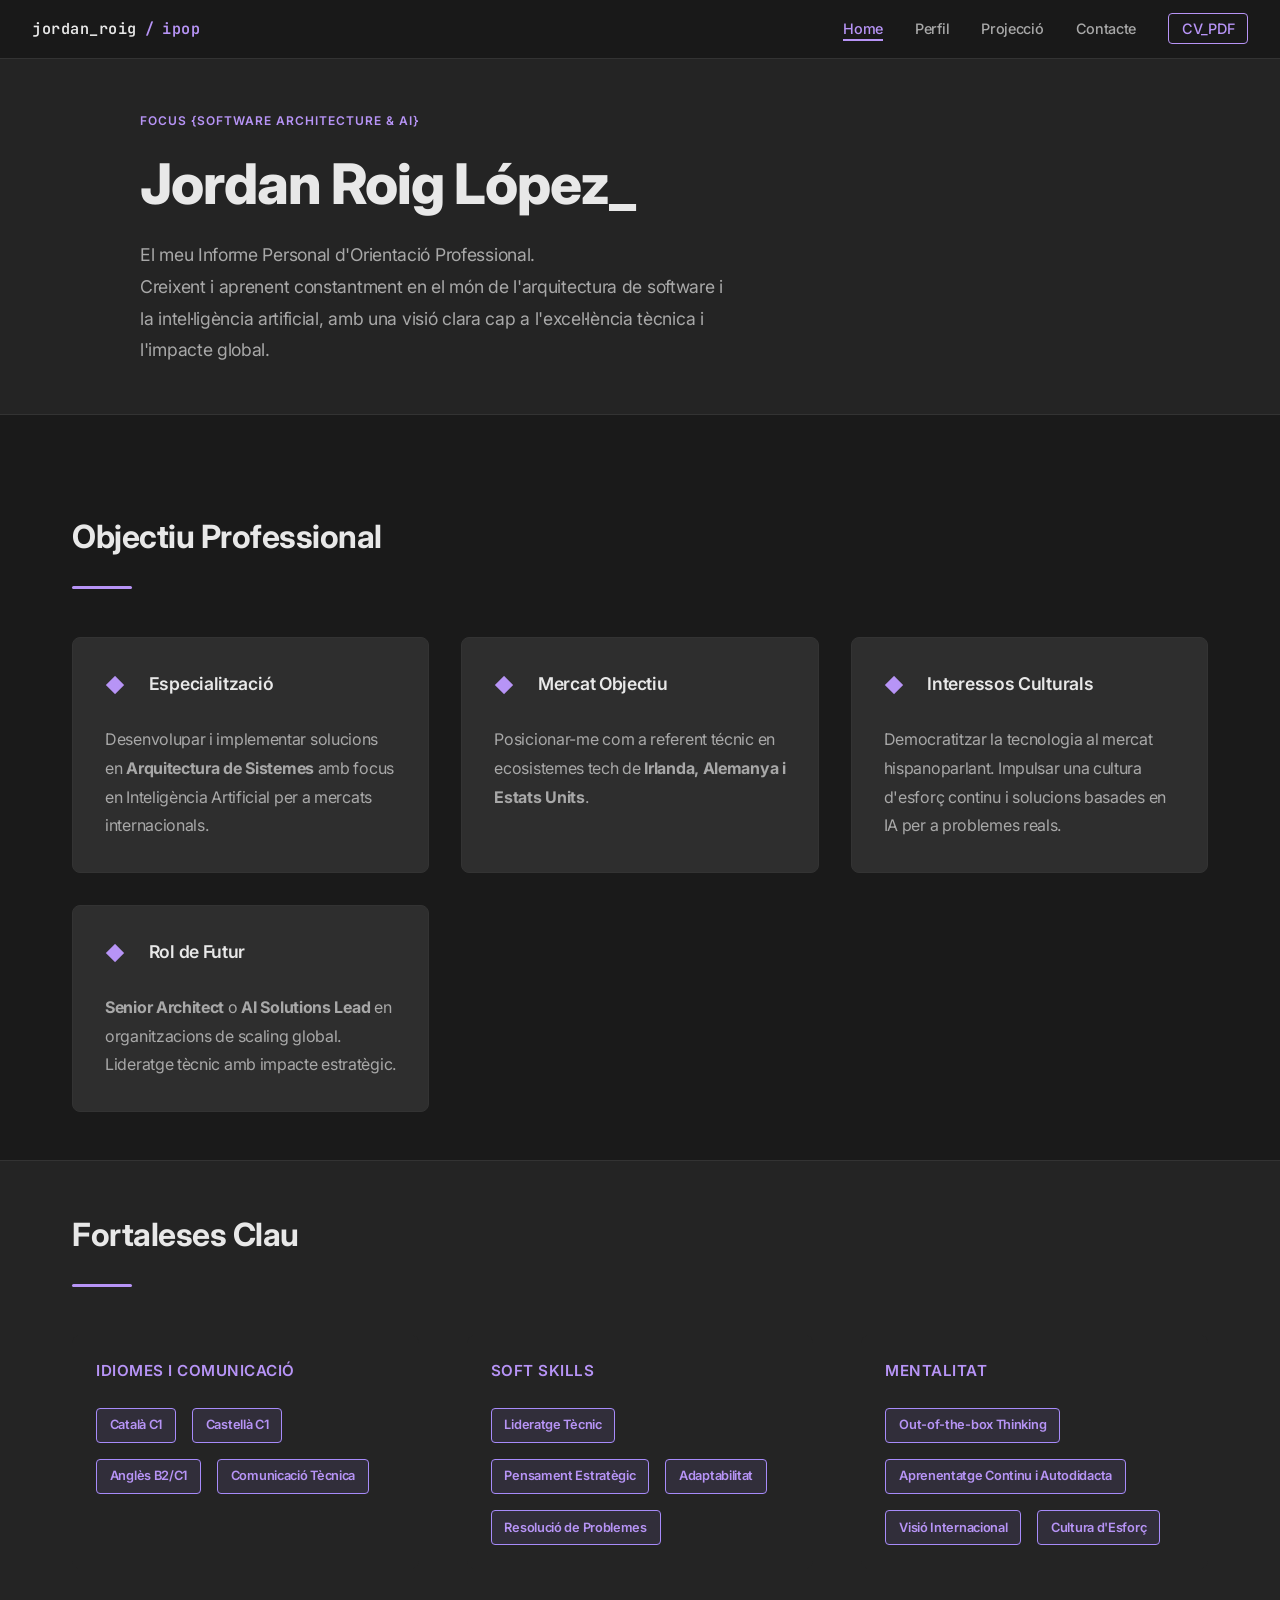
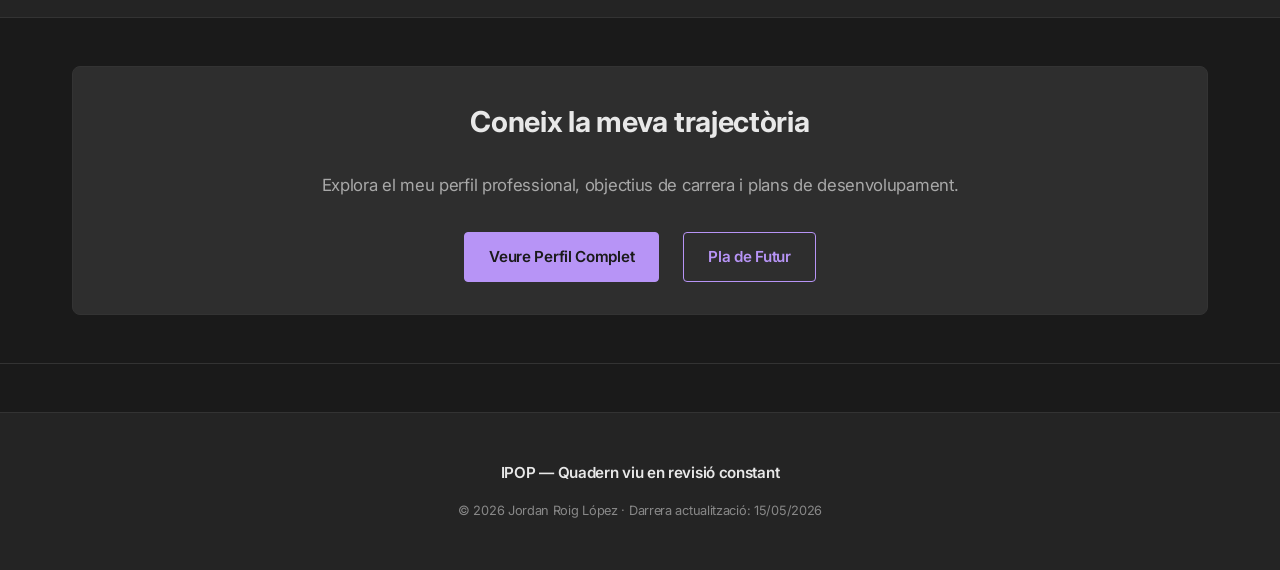
==== commit bbce7569: "Format definitiu" ====
--- a/index.html
+++ b/index.html
@@ -39,10 +39,10 @@
       <!-- Hero Section -->
       <section class="hero">
         <div class="hero-container">
-          <div class="hero-label">Focus {Softttware Architecture & AI}</div> 
+          <div class="hero-label">Focus {Software Architecture & AI}</div> 
           <h1 class="hero-title">Jordan Roig López_</h1>
           <p class="hero-subtitle">
-            El meu Informe Personal d'Orientació Professional. <br> <br> <br>Creixent i aprenent constantment en el món de l'arquitectura de software i la intel·ligència artificial, amb una visió clara cap a l'excel·lència tècnica i l'impacte global.
+            El meu Informe Personal d'Orientació Professional. <br>Creixent i aprenent constantment en el món de l'arquitectura de software i la intel·ligència artificial, amb una visió clara cap a l'excel·lència tècnica i l'impacte global.
           </p>
         </div>
       </section>
